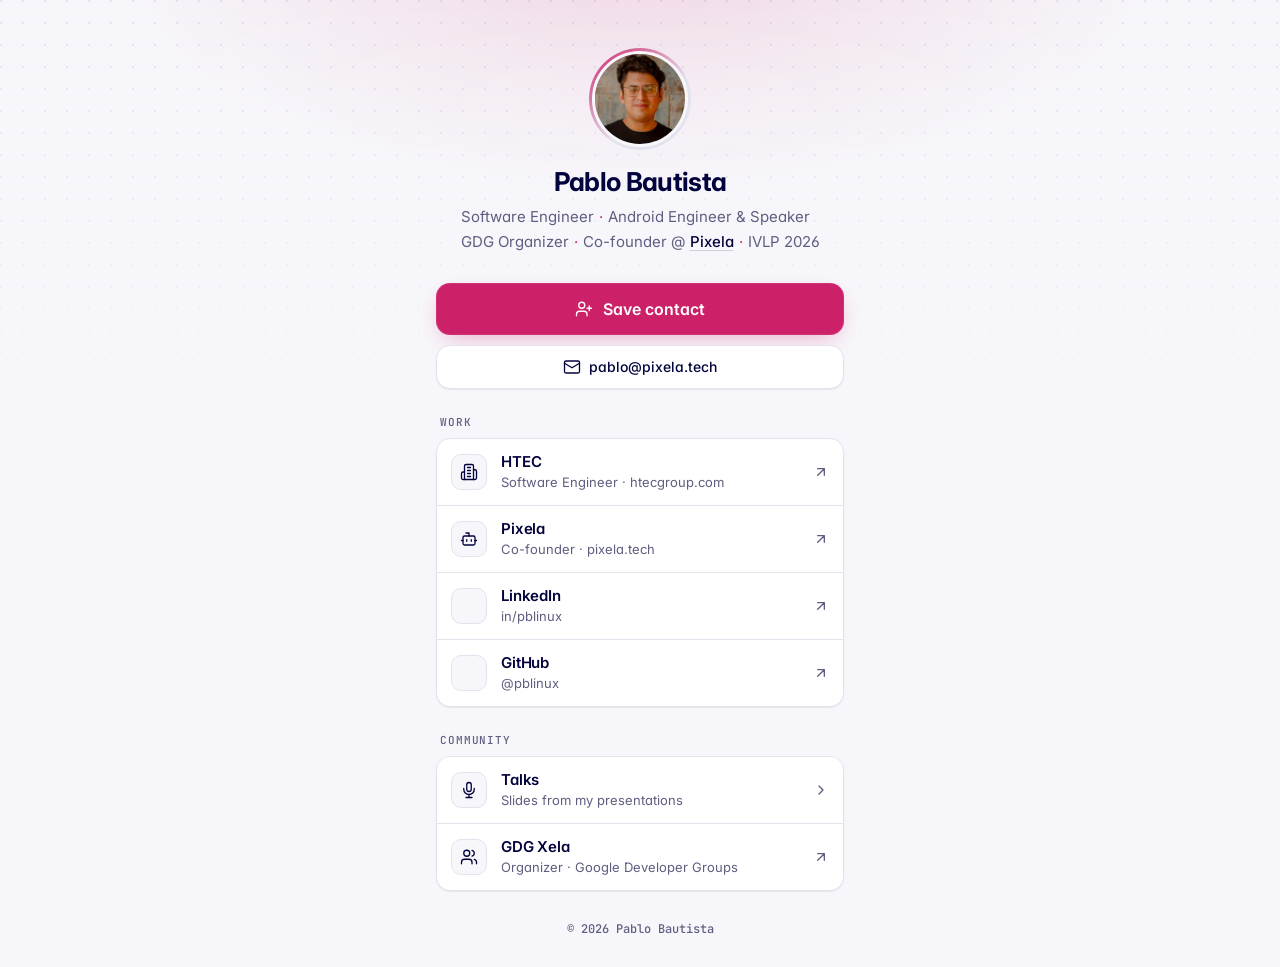
==== index.html @ a8789be5 "feat: personal NFC business card page - Replace LittleLink sample with a profile page in Pixela colo" ====
<!DOCTYPE html>
<html lang="en">
  <head>
    <meta charset="utf-8">
    <meta name="viewport" content="width=device-width, initial-scale=1, viewport-fit=cover">

    <title>Pablo Bautista · Software Engineer</title>
    <meta name="description" content="Software Engineer, Android Engineer & Speaker, GDG Organizer and Co-founder @ Pixela. Save my contact and find my links.">
    <meta name="author" content="Pablo Bautista">
    <!-- TODO: final domain -->
    <link rel="canonical" href="https://tudominio.com">
    <link rel="icon" type="image/png" href="images/favicon.png">

    <meta name="theme-color" content="#f7f7fb" media="(prefers-color-scheme: light)">
    <meta name="theme-color" content="#02023c" media="(prefers-color-scheme: dark)">

    <meta property="og:type" content="profile">
    <meta property="og:title" content="Pablo Bautista">
    <meta property="og:description" content="Software Engineer · Android Engineer & Speaker · GDG Organizer · Co-founder @ Pixela · IVLP 2026">
    <meta property="og:url" content="https://tudominio.com">
    <meta property="og:image" content="https://tudominio.com/images/avatar-og.jpg">
    <meta name="twitter:card" content="summary">

    <link rel="preconnect" href="https://fonts.googleapis.com">
    <link rel="preconnect" href="https://fonts.gstatic.com" crossorigin>
    <link rel="stylesheet" href="https://fonts.googleapis.com/css2?family=Inter:wght@400;500;600;700&family=JetBrains+Mono:wght@500&display=swap">
    <link rel="stylesheet" href="css/main.css">
  </head>

  <body>
    <div class="glow" aria-hidden="true"></div>

    <main class="page">

      <!-- ============ Profile ============ -->
      <header class="profile">
        <div class="avatar-wrap">
          <img class="avatar" src="images/avatar.jpg" srcset="images/avatar@2x.jpg 2x" alt="Photo of Pablo Bautista" width="96" height="96" fetchpriority="high">
        </div>

        <h1 class="name">Pablo Bautista</h1>
        <p class="role">
          <span class="item">Software Engineer<span class="sep" aria-hidden="true">·</span></span>
          <span class="item">Android Engineer &amp; Speaker<span class="sep" aria-hidden="true">·</span></span>
          <span class="item">GDG Organizer<span class="sep" aria-hidden="true">·</span></span>
          <span class="item">Co-founder @ <a href="https://pixela.tech" target="_blank" rel="noopener">Pixela</a><span class="sep" aria-hidden="true">·</span></span>
          <span class="item">IVLP 2026</span>
        </p>
      </header>

      <!-- ============ Primary actions ============ -->
      <section class="primary" aria-label="Contact">
        <!-- No download attribute: on iOS this opens the "Add contact" sheet directly -->
        <a class="cta" href="contact.vcf">
          <svg class="i" viewBox="0 0 24 24" aria-hidden="true"><path d="M16 21v-2a4 4 0 0 0-4-4H6a4 4 0 0 0-4 4v2"/><circle cx="9" cy="7" r="4"/><path d="M19 8v6M22 11h-6"/></svg>
          <span>Save contact</span>
        </a>

        <a class="quick-btn" href="mailto:pablo@pixela.tech">
          <svg class="i" viewBox="0 0 24 24" aria-hidden="true"><rect x="2" y="4" width="20" height="16" rx="2"/><path d="m22 7-10 6L2 7"/></svg>
          <span>pablo@pixela.tech</span>
        </a>
      </section>

      <!-- ============ Work ============ -->
      <section class="group" aria-labelledby="g-work">
        <h2 class="group-title" id="g-work">Work</h2>
        <nav class="links">
          <a class="link" href="https://htecgroup.com" target="_blank" rel="noopener">
            <span class="link-icon"><svg class="i" viewBox="0 0 24 24" aria-hidden="true"><path d="M6 22V4a2 2 0 0 1 2-2h8a2 2 0 0 1 2 2v18Z"/><path d="M6 12H4a2 2 0 0 0-2 2v6a2 2 0 0 0 2 2h2M18 9h2a2 2 0 0 1 2 2v9a2 2 0 0 1-2 2h-2M10 6h4M10 10h4M10 14h4M10 18h4"/></svg></span>
            <span class="link-text"><strong>HTEC</strong><small>Software Engineer · htecgroup.com</small></span>
            <svg class="arrow" viewBox="0 0 24 24" aria-hidden="true"><path d="M7 17 17 7M7 7h10v10"/></svg>
          </a>
          <a class="link" href="https://pixela.tech" target="_blank" rel="noopener">
            <span class="link-icon"><svg class="i" viewBox="0 0 24 24" aria-hidden="true"><path d="M12 8V4H8"/><rect x="4" y="8" width="16" height="12" rx="2"/><path d="M2 14h2M20 14h2M15 13v2M9 13v2"/></svg></span>
            <span class="link-text"><strong>Pixela</strong><small>Co-founder · pixela.tech</small></span>
            <svg class="arrow" viewBox="0 0 24 24" aria-hidden="true"><path d="M7 17 17 7M7 7h10v10"/></svg>
          </a>
          <a class="link" href="https://www.linkedin.com/in/pblinux" target="_blank" rel="noopener">
            <span class="link-icon"><span class="brand brand-linkedin"></span></span>
            <span class="link-text"><strong>LinkedIn</strong><small>in/pblinux</small></span>
            <svg class="arrow" viewBox="0 0 24 24" aria-hidden="true"><path d="M7 17 17 7M7 7h10v10"/></svg>
          </a>
          <a class="link" href="https://github.com/pblinux" target="_blank" rel="noopener">
            <span class="link-icon"><span class="brand brand-github"></span></span>
            <span class="link-text"><strong>GitHub</strong><small>@pblinux</small></span>
            <svg class="arrow" viewBox="0 0 24 24" aria-hidden="true"><path d="M7 17 17 7M7 7h10v10"/></svg>
          </a>
        </nav>
      </section>

      <!-- ============ Community ============ -->
      <section class="group" aria-labelledby="g-community">
        <h2 class="group-title" id="g-community">Community</h2>
        <nav class="links">
          <a class="link" href="talks.html">
            <span class="link-icon"><svg class="i" viewBox="0 0 24 24" aria-hidden="true"><rect x="9" y="2" width="6" height="12" rx="3"/><path d="M19 10v1a7 7 0 0 1-14 0v-1M12 18v4M8 22h8"/></svg></span>
            <span class="link-text"><strong>Talks</strong><small>Slides from my presentations</small></span>
            <svg class="arrow" viewBox="0 0 24 24" aria-hidden="true"><path d="m9 18 6-6-6-6"/></svg>
          </a>
          <a class="link" href="https://gdg.community.dev/gdg-xela/" target="_blank" rel="noopener">
            <span class="link-icon"><svg class="i" viewBox="0 0 24 24" aria-hidden="true"><path d="M16 21v-2a4 4 0 0 0-4-4H6a4 4 0 0 0-4 4v2"/><circle cx="9" cy="7" r="4"/><path d="M22 21v-2a4 4 0 0 0-3-3.87M16 3.13a4 4 0 0 1 0 7.75"/></svg></span>
            <span class="link-text"><strong>GDG Xela</strong><small>Organizer · Google Developer Groups</small></span>
            <svg class="arrow" viewBox="0 0 24 24" aria-hidden="true"><path d="M7 17 17 7M7 7h10v10"/></svg>
          </a>
        </nav>
      </section>

      <footer class="footer">
        <span>© <span data-year>2026</span> Pablo Bautista</span>
      </footer>
    </main>

    <script src="js/main.js"></script>
  </body>
</html>
---- css/main.css ----
/* Tokens — Pixela palette: navy #02023c + magenta #cc2168 */
:root {
  --bg: #f7f7fb;
  --surface: #ffffff;
  --surface-hover: #f1f1f7;
  --border: #e3e3ee;
  --border-strong: #cfcfe0;
  --text: #02023c;
  --muted: #5e5e80;
  --accent: #cc2168;
  --accent-hover: #b01b59;
  --accent-fg: #ffffff;
  --accent-soft: rgba(204, 33, 104, 0.08);
  --glow: rgba(204, 33, 104, 0.14);
  --ring: rgba(204, 33, 104, 0.4);
  --shadow: 0 1px 2px rgba(2, 2, 60, 0.05), 0 1px 1px rgba(2, 2, 60, 0.03);
  --radius: 14px;
  color-scheme: light;
}

@media (prefers-color-scheme: dark) {
  :root {
    --bg: #02023c;
    --surface: #08084a;
    --surface-hover: #0e0e57;
    --border: #1b1b63;
    --border-strong: #2c2c78;
    --text: #f5f5ff;
    --muted: #a3a3c8;
    --accent: #cc2168;
    --accent-hover: #dd3479;
    --accent-fg: #ffffff;
    --accent-soft: rgba(204, 33, 104, 0.16);
    --glow: rgba(204, 33, 104, 0.28);
    --ring: rgba(221, 52, 121, 0.55);
    --shadow: none;
    color-scheme: dark;
  }
}

*, *::before, *::after { box-sizing: border-box; }

html { -webkit-text-size-adjust: 100%; }

body {
  margin: 0;
  min-height: 100dvh;
  background: var(--bg);
  color: var(--text);
  font: 400 15px/1.5 "Inter", ui-sans-serif, system-ui, -apple-system, "Segoe UI", sans-serif;
  -webkit-font-smoothing: antialiased;
  font-feature-settings: "cv11", "ss01";
}

a { color: inherit; text-decoration: none; }
button { font: inherit; color: inherit; }

/* Background: magenta glow + dot grid */
.glow {
  position: fixed;
  inset: 0;
  pointer-events: none;
  z-index: 0;
  background:
    radial-gradient(60% 40% at 50% -5%, var(--glow), transparent 70%),
    radial-gradient(circle at 1px 1px, var(--border) 1px, transparent 0) 0 0 / 22px 22px;
  mask-image: linear-gradient(to bottom, #000 0%, transparent 55%);
  -webkit-mask-image: linear-gradient(to bottom, #000 0%, transparent 55%);
}

.page {
  position: relative;
  z-index: 1;
  width: 100%;
  max-width: 440px;
  margin: 0 auto;
  padding: max(48px, env(safe-area-inset-top)) 16px max(32px, env(safe-area-inset-bottom));
  display: flex;
  flex-direction: column;
  gap: 28px;
}

/* Perfil */
.profile { text-align: center; }

.avatar-wrap {
  display: inline-grid;
  padding: 3px;
  border-radius: 999px;
  background: linear-gradient(140deg, var(--accent), transparent 60%), var(--border);
  margin-bottom: 16px;
}

.avatar {
  display: block;
  width: 96px;
  height: 96px;
  border-radius: 999px;
  border: 3px solid var(--bg);
  object-fit: cover;
  background: var(--surface);
}

.name {
  margin: 0;
  font-size: 26px;
  font-weight: 700;
  letter-spacing: -0.025em;
  line-height: 1.2;
}

.role {
  margin: 8px auto 0;
  max-width: 360px;
  color: var(--muted);
  font-size: 15px;
  line-height: 1.65;
  text-wrap: balance;
}

.profile .role .item { white-space: nowrap; }

.role a {
  color: var(--text);
  font-weight: 500;
  text-decoration: underline;
  text-decoration-color: var(--border-strong);
  text-underline-offset: 3px;
  transition: text-decoration-color 0.15s;
}

.role a:hover { text-decoration-color: var(--accent); }

.role .sep { color: var(--accent); margin: 0 1px 0 5px; }
.role .sep.is-eol { visibility: hidden; }

.tags {
  list-style: none;
  margin: 16px 0 0;
  padding: 0;
  display: flex;
  flex-wrap: wrap;
  justify-content: center;
  gap: 6px;
}

.tag {
  display: inline-flex;
  align-items: center;
  gap: 6px;
  height: 26px;
  padding: 0 10px;
  border: 1px solid var(--border);
  border-radius: 999px;
  background: var(--surface);
  color: var(--muted);
  font: 500 12px/1 "JetBrains Mono", ui-monospace, monospace;
}

.dot {
  width: 6px;
  height: 6px;
  border-radius: 999px;
  background: var(--accent);
  box-shadow: 0 0 0 3px var(--accent-soft);
}

/* Iconos (trazos estilo Lucide) */
.i {
  width: 18px;
  height: 18px;
  flex: none;
  fill: none;
  stroke: currentColor;
  stroke-width: 1.75;
  stroke-linecap: round;
  stroke-linejoin: round;
}

/* Iconos de marca tintados con currentColor */
.brand {
  width: 18px;
  height: 18px;
  background: currentColor;
  -webkit-mask: var(--src) center / contain no-repeat;
  mask: var(--src) center / contain no-repeat;
}

/* Acción principal */
.primary { display: grid; gap: 10px; }

.cta {
  display: flex;
  align-items: center;
  justify-content: center;
  gap: 10px;
  height: 52px;
  border-radius: var(--radius);
  background: var(--accent);
  color: var(--accent-fg);
  font-weight: 600;
  font-size: 16px;
  box-shadow: 0 0 0 1px rgba(255, 255, 255, 0.08) inset, 0 8px 24px -8px var(--ring);
  transition: background 0.15s, transform 0.15s;
}

.cta:hover { background: var(--accent-hover); }
.cta:active { transform: scale(0.985); }

.quick-btn {
  display: flex;
  align-items: center;
  justify-content: center;
  gap: 8px;
  height: 44px;
  border: 1px solid var(--border);
  border-radius: var(--radius);
  background: var(--surface);
  box-shadow: var(--shadow);
  font-weight: 500;
  font-size: 14px;
  cursor: pointer;
  transition: background 0.15s, border-color 0.15s, transform 0.15s;
}

.quick-btn:hover { background: var(--surface-hover); border-color: var(--border-strong); }
.quick-btn:active { transform: scale(0.98); }

/* Grupos de enlaces */
.group { display: grid; gap: 10px; }

.group-title {
  margin: 0;
  padding: 0 4px;
  color: var(--muted);
  font: 500 11px/1 "JetBrains Mono", ui-monospace, monospace;
  text-transform: uppercase;
  letter-spacing: 0.08em;
}

.links {
  display: grid;
  border: 1px solid var(--border);
  border-radius: var(--radius);
  background: var(--surface);
  box-shadow: var(--shadow);
  overflow: hidden;
}

.link {
  display: flex;
  align-items: center;
  gap: 14px;
  padding: 12px 14px;
  transition: background 0.15s;
}

.link + .link { border-top: 1px solid var(--border); }
.link:hover { background: var(--surface-hover); }

.link-icon {
  display: grid;
  place-items: center;
  width: 36px;
  height: 36px;
  flex: none;
  border: 1px solid var(--border);
  border-radius: 10px;
  background: var(--bg);
  transition: color 0.15s, border-color 0.15s, background 0.15s;
}

.link:hover .link-icon {
  color: var(--accent);
  border-color: var(--ring);
  background: var(--accent-soft);
}

.link-text {
  display: grid;
  min-width: 0;
  flex: 1;
}

.link-text strong {
  font-weight: 600;
  font-size: 15px;
  letter-spacing: -0.01em;
}

.link-text small {
  color: var(--muted);
  font-size: 13px;
  white-space: nowrap;
  overflow: hidden;
  text-overflow: ellipsis;
}

.arrow {
  width: 16px;
  height: 16px;
  flex: none;
  fill: none;
  stroke: var(--muted);
  stroke-width: 2;
  stroke-linecap: round;
  stroke-linejoin: round;
  transition: transform 0.2s, stroke 0.15s;
}

.link:hover .arrow {
  stroke: var(--text);
  transform: translate(2px, -2px);
}

/* Foco accesible */
:focus-visible {
  outline: 2px solid var(--accent);
  outline-offset: 2px;
}
.link:focus-visible { outline-offset: -2px; border-radius: 4px; }

.footer {
  text-align: center;
  color: var(--muted);
  font: 500 12px/1 "JetBrains Mono", ui-monospace, monospace;
  padding-top: 4px;
}

/* Entrada escalonada */
@media (prefers-reduced-motion: no-preference) {
  .page > * { animation: rise 0.5s cubic-bezier(0.2, 0.8, 0.2, 1) both; }
  .page > :nth-child(2) { animation-delay: 0.06s; }
  .page > :nth-child(3) { animation-delay: 0.12s; }
  .page > :nth-child(4) { animation-delay: 0.18s; }
  .page > :nth-child(5) { animation-delay: 0.24s; }
}

@keyframes rise {
  from { opacity: 0; transform: translateY(8px); }
  to { opacity: 1; transform: none; }
}

.brand-linkedin { --src: url(../images/icons/linkedin.svg); }
.brand-github { --src: url(../images/icons/github.svg); }

/* Página secundaria */
.back {
  display: inline-flex;
  align-items: center;
  gap: 4px;
  align-self: flex-start;
  height: 32px;
  padding: 0 12px 0 8px;
  margin-bottom: -8px;
  border: 1px solid var(--border);
  border-radius: 999px;
  background: var(--surface);
  color: var(--muted);
  font-size: 13px;
  font-weight: 500;
  transition: color 0.15s, border-color 0.15s;
}

.back .i { width: 16px; height: 16px; }
.back:hover { color: var(--text); border-color: var(--border-strong); }

.page-head .role { margin: 8px 0 0; max-width: none; text-wrap: pretty; }

.talk { align-items: flex-start; }
.talk .arrow { margin-top: 10px; }

.talk .link-text strong {
  line-height: 1.35;
  text-wrap: pretty;
}

.meta {
  margin-bottom: 2px;
  color: var(--muted);
  font: 500 11px/1.4 "JetBrains Mono", ui-monospace, monospace;
}
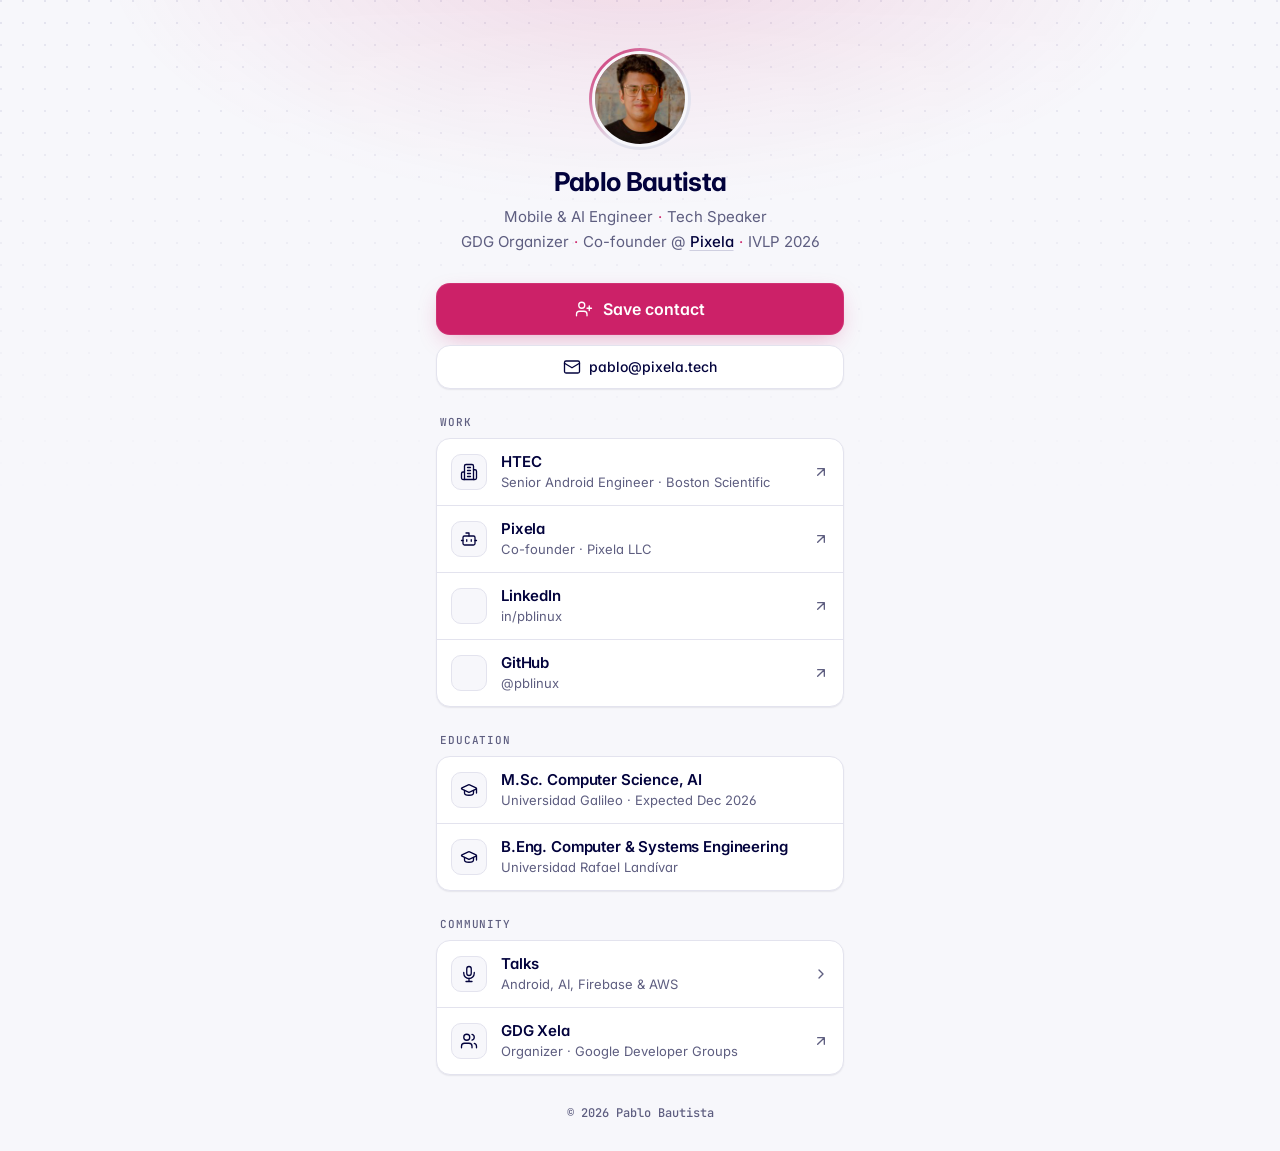
==== commit 96b2261f: "feat: update roles and add education - Headline: Mobile & AI Engineer and Tech Speaker - HTEC: Senio" ====
--- a/index.html
+++ b/index.html
@@ -4,11 +4,10 @@
     <meta charset="utf-8">
     <meta name="viewport" content="width=device-width, initial-scale=1, viewport-fit=cover">
 
-    <title>Pablo Bautista · Software Engineer</title>
-    <meta name="description" content="Software Engineer, Android Engineer & Speaker, GDG Organizer and Co-founder @ Pixela. Save my contact and find my links.">
+    <title>Pablo Bautista · Mobile &amp; AI Engineer</title>
+    <meta name="description" content="Mobile &amp; AI Engineer, Tech Speaker, GDG Organizer and Co-founder @ Pixela. Save my contact and find my links.">
     <meta name="author" content="Pablo Bautista">
-    <!-- TODO: final domain -->
-    <link rel="canonical" href="https://tudominio.com">
+    <link rel="canonical" href="https://pblinux.rojas.place/">
     <link rel="icon" type="image/png" href="images/favicon.png">
 
     <meta name="theme-color" content="#f7f7fb" media="(prefers-color-scheme: light)">
@@ -16,9 +15,9 @@
 
     <meta property="og:type" content="profile">
     <meta property="og:title" content="Pablo Bautista">
-    <meta property="og:description" content="Software Engineer · Android Engineer & Speaker · GDG Organizer · Co-founder @ Pixela · IVLP 2026">
-    <meta property="og:url" content="https://tudominio.com">
-    <meta property="og:image" content="https://tudominio.com/images/avatar-og.jpg">
+    <meta property="og:description" content="Mobile &amp; AI Engineer · Tech Speaker · GDG Organizer · Co-founder @ Pixela · IVLP 2026">
+    <meta property="og:url" content="https://pblinux.rojas.place/">
+    <meta property="og:image" content="https://pblinux.rojas.place/images/avatar-og.jpg">
     <meta name="twitter:card" content="summary">
 
     <link rel="preconnect" href="https://fonts.googleapis.com">
@@ -40,8 +39,8 @@
 
         <h1 class="name">Pablo Bautista</h1>
         <p class="role">
-          <span class="item">Software Engineer<span class="sep" aria-hidden="true">·</span></span>
-          <span class="item">Android Engineer &amp; Speaker<span class="sep" aria-hidden="true">·</span></span>
+          <span class="item">Mobile &amp; AI Engineer<span class="sep" aria-hidden="true">·</span></span>
+          <span class="item">Tech Speaker<span class="sep" aria-hidden="true">·</span></span>
           <span class="item">GDG Organizer<span class="sep" aria-hidden="true">·</span></span>
           <span class="item">Co-founder @ <a href="https://pixela.tech" target="_blank" rel="noopener">Pixela</a><span class="sep" aria-hidden="true">·</span></span>
           <span class="item">IVLP 2026</span>
@@ -68,12 +67,12 @@
         <nav class="links">
           <a class="link" href="https://htecgroup.com" target="_blank" rel="noopener">
             <span class="link-icon"><svg class="i" viewBox="0 0 24 24" aria-hidden="true"><path d="M6 22V4a2 2 0 0 1 2-2h8a2 2 0 0 1 2 2v18Z"/><path d="M6 12H4a2 2 0 0 0-2 2v6a2 2 0 0 0 2 2h2M18 9h2a2 2 0 0 1 2 2v9a2 2 0 0 1-2 2h-2M10 6h4M10 10h4M10 14h4M10 18h4"/></svg></span>
-            <span class="link-text"><strong>HTEC</strong><small>Software Engineer · htecgroup.com</small></span>
+            <span class="link-text"><strong>HTEC</strong><small>Senior Android Engineer · Boston Scientific</small></span>
             <svg class="arrow" viewBox="0 0 24 24" aria-hidden="true"><path d="M7 17 17 7M7 7h10v10"/></svg>
           </a>
           <a class="link" href="https://pixela.tech" target="_blank" rel="noopener">
             <span class="link-icon"><svg class="i" viewBox="0 0 24 24" aria-hidden="true"><path d="M12 8V4H8"/><rect x="4" y="8" width="16" height="12" rx="2"/><path d="M2 14h2M20 14h2M15 13v2M9 13v2"/></svg></span>
-            <span class="link-text"><strong>Pixela</strong><small>Co-founder · pixela.tech</small></span>
+            <span class="link-text"><strong>Pixela</strong><small>Co-founder · Pixela LLC</small></span>
             <svg class="arrow" viewBox="0 0 24 24" aria-hidden="true"><path d="M7 17 17 7M7 7h10v10"/></svg>
           </a>
           <a class="link" href="https://www.linkedin.com/in/pblinux" target="_blank" rel="noopener">
@@ -90,12 +89,27 @@
       </section>
 
       <!-- ============ Community ============ -->
+      <!-- ============ Education ============ -->
+      <section class="group" aria-labelledby="g-education">
+        <h2 class="group-title" id="g-education">Education</h2>
+        <div class="links">
+          <div class="link link--static">
+            <span class="link-icon"><svg class="i" viewBox="0 0 24 24" aria-hidden="true"><path d="M21.42 10.92a1 1 0 0 0-.02-1.84L12.83 5.18a2 2 0 0 0-1.66 0L2.6 9.08a1 1 0 0 0 0 1.83l8.57 3.91a2 2 0 0 0 1.66 0zM22 10v6"/><path d="M6 12.5V16a6 3 0 0 0 12 0v-3.5"/></svg></span>
+            <span class="link-text"><strong>M.Sc. Computer Science, AI</strong><small>Universidad Galileo · Expected Dec 2026</small></span>
+          </div>
+          <div class="link link--static">
+            <span class="link-icon"><svg class="i" viewBox="0 0 24 24" aria-hidden="true"><path d="M21.42 10.92a1 1 0 0 0-.02-1.84L12.83 5.18a2 2 0 0 0-1.66 0L2.6 9.08a1 1 0 0 0 0 1.83l8.57 3.91a2 2 0 0 0 1.66 0zM22 10v6"/><path d="M6 12.5V16a6 3 0 0 0 12 0v-3.5"/></svg></span>
+            <span class="link-text"><strong>B.Eng. Computer &amp; Systems Engineering</strong><small>Universidad Rafael Landívar</small></span>
+          </div>
+        </div>
+      </section>
+
       <section class="group" aria-labelledby="g-community">
         <h2 class="group-title" id="g-community">Community</h2>
         <nav class="links">
-          <a class="link" href="talks.html">
+          <a class="link" href="/talks">
             <span class="link-icon"><svg class="i" viewBox="0 0 24 24" aria-hidden="true"><rect x="9" y="2" width="6" height="12" rx="3"/><path d="M19 10v1a7 7 0 0 1-14 0v-1M12 18v4M8 22h8"/></svg></span>
-            <span class="link-text"><strong>Talks</strong><small>Slides from my presentations</small></span>
+            <span class="link-text"><strong>Talks</strong><small>Android, AI, Firebase &amp; AWS</small></span>
             <svg class="arrow" viewBox="0 0 24 24" aria-hidden="true"><path d="m9 18 6-6-6-6"/></svg>
           </a>
           <a class="link" href="https://gdg.community.dev/gdg-xela/" target="_blank" rel="noopener">
--- a/css/main.css
+++ b/css/main.css
@@ -257,6 +257,8 @@
 
 .link + .link { border-top: 1px solid var(--border); }
 .link:hover { background: var(--surface-hover); }
+.link--static:hover { background: none; }
+.link--static:hover .link-icon { color: inherit; border-color: var(--border); background: var(--bg); }
 
 .link-icon {
   display: grid;
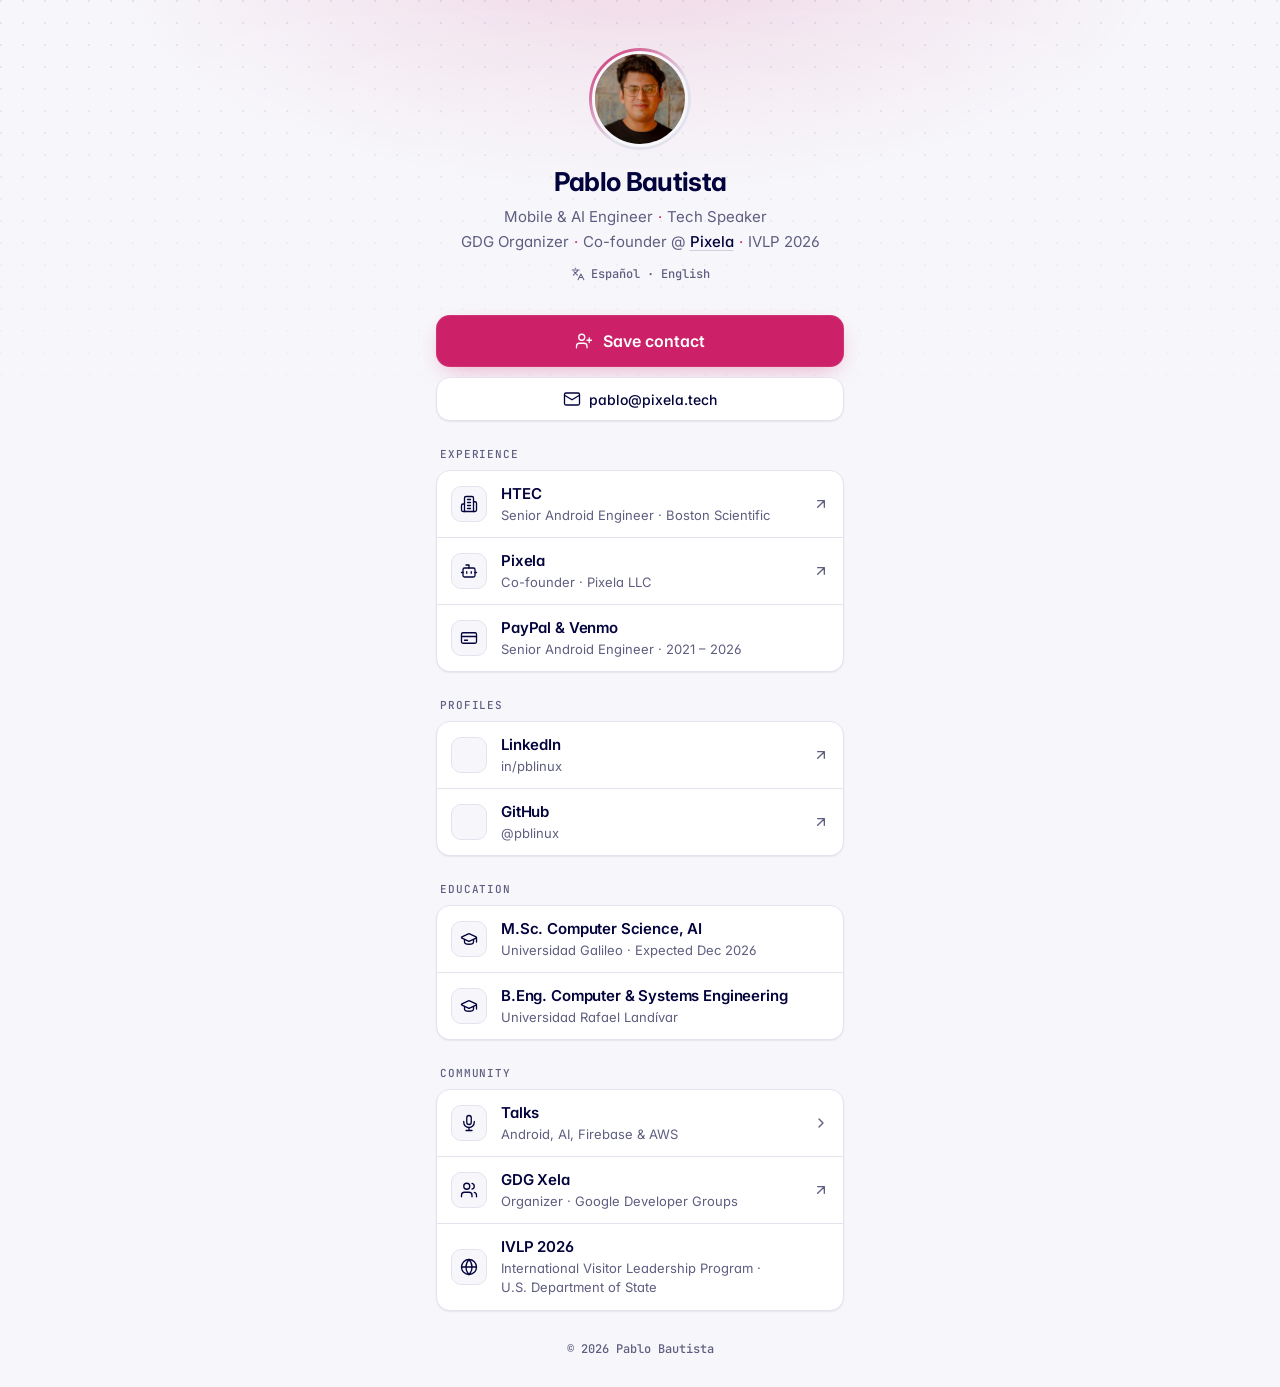
==== commit d980ef50: "feat: restructure sections, add IVLP, languages and 404 page - Split Work into Experience and Profil" ====
--- a/index.html
+++ b/index.html
@@ -45,6 +45,11 @@
           <span class="item">Co-founder @ <a href="https://pixela.tech" target="_blank" rel="noopener">Pixela</a><span class="sep" aria-hidden="true">·</span></span>
           <span class="item">IVLP 2026</span>
         </p>
+
+        <p class="langs">
+          <svg class="i" viewBox="0 0 24 24" aria-hidden="true"><path d="m5 8 6 6M4 14l6-6 2-3M2 5h12M7 2h1M22 22l-5-10-5 10M14 18h6"/></svg>
+          <span>Español · English</span>
+        </p>
       </header>
 
       <!-- ============ Primary actions ============ -->
@@ -61,9 +66,9 @@
         </a>
       </section>
 
-      <!-- ============ Work ============ -->
-      <section class="group" aria-labelledby="g-work">
-        <h2 class="group-title" id="g-work">Work</h2>
+      <!-- ============ Experience ============ -->
+      <section class="group" aria-labelledby="g-experience">
+        <h2 class="group-title" id="g-experience">Experience</h2>
         <nav class="links">
           <a class="link" href="https://htecgroup.com" target="_blank" rel="noopener">
             <span class="link-icon"><svg class="i" viewBox="0 0 24 24" aria-hidden="true"><path d="M6 22V4a2 2 0 0 1 2-2h8a2 2 0 0 1 2 2v18Z"/><path d="M6 12H4a2 2 0 0 0-2 2v6a2 2 0 0 0 2 2h2M18 9h2a2 2 0 0 1 2 2v9a2 2 0 0 1-2 2h-2M10 6h4M10 10h4M10 14h4M10 18h4"/></svg></span>
@@ -75,6 +80,17 @@
             <span class="link-text"><strong>Pixela</strong><small>Co-founder · Pixela LLC</small></span>
             <svg class="arrow" viewBox="0 0 24 24" aria-hidden="true"><path d="M7 17 17 7M7 7h10v10"/></svg>
           </a>
+          <div class="link link--static">
+            <span class="link-icon"><svg class="i" viewBox="0 0 24 24" aria-hidden="true"><rect x="2" y="5" width="20" height="14" rx="2"/><path d="M2 10h20M6 15h4"/></svg></span>
+            <span class="link-text"><strong>PayPal &amp; Venmo</strong><small>Senior Android Engineer · 2021 – 2026</small></span>
+          </div>
+        </nav>
+      </section>
+
+      <!-- ============ Profiles ============ -->
+      <section class="group" aria-labelledby="g-profiles">
+        <h2 class="group-title" id="g-profiles">Profiles</h2>
+        <nav class="links">
           <a class="link" href="https://www.linkedin.com/in/pblinux" target="_blank" rel="noopener">
             <span class="link-icon"><span class="brand brand-linkedin"></span></span>
             <span class="link-text"><strong>LinkedIn</strong><small>in/pblinux</small></span>
@@ -117,6 +133,10 @@
             <span class="link-text"><strong>GDG Xela</strong><small>Organizer · Google Developer Groups</small></span>
             <svg class="arrow" viewBox="0 0 24 24" aria-hidden="true"><path d="M7 17 17 7M7 7h10v10"/></svg>
           </a>
+          <div class="link link--static">
+            <span class="link-icon"><svg class="i" viewBox="0 0 24 24" aria-hidden="true"><circle cx="12" cy="12" r="10"/><path d="M12 2a14.5 14.5 0 0 0 0 20 14.5 14.5 0 0 0 0-20M2 12h20"/></svg></span>
+            <span class="link-text"><strong>IVLP 2026</strong><small>International Visitor Leadership Program · U.S.&nbsp;Department&nbsp;of&nbsp;State</small></span>
+          </div>
         </nav>
       </section>
 
--- a/css/main.css
+++ b/css/main.css
@@ -120,6 +120,17 @@
 
 .profile .role .item { white-space: nowrap; }
 
+.langs {
+  display: inline-flex;
+  align-items: center;
+  gap: 6px;
+  margin: 12px 0 0;
+  color: var(--muted);
+  font: 500 12px/1 "JetBrains Mono", ui-monospace, monospace;
+}
+
+.langs .i { width: 14px; height: 14px; }
+
 .role a {
   color: var(--text);
   font-weight: 500;
@@ -257,6 +268,7 @@
 
 .link + .link { border-top: 1px solid var(--border); }
 .link:hover { background: var(--surface-hover); }
+.link--static .link-text small { white-space: normal; text-wrap: pretty; }
 .link--static:hover { background: none; }
 .link--static:hover .link-icon { color: inherit; border-color: var(--border); background: var(--bg); }
 
@@ -336,6 +348,8 @@
   .page > :nth-child(3) { animation-delay: 0.12s; }
   .page > :nth-child(4) { animation-delay: 0.18s; }
   .page > :nth-child(5) { animation-delay: 0.24s; }
+  .page > :nth-child(6) { animation-delay: 0.30s; }
+  .page > :nth-child(7) { animation-delay: 0.36s; }
 }
 
 @keyframes rise {
@@ -382,3 +396,16 @@
   color: var(--muted);
   font: 500 11px/1.4 "JetBrains Mono", ui-monospace, monospace;
 }
+
+/* 404 */
+.page--center {
+  min-height: 100dvh;
+  justify-content: center;
+}
+
+.code {
+  margin: 0 0 8px;
+  color: var(--accent);
+  font: 500 14px/1 "JetBrains Mono", ui-monospace, monospace;
+  letter-spacing: 0.2em;
+}
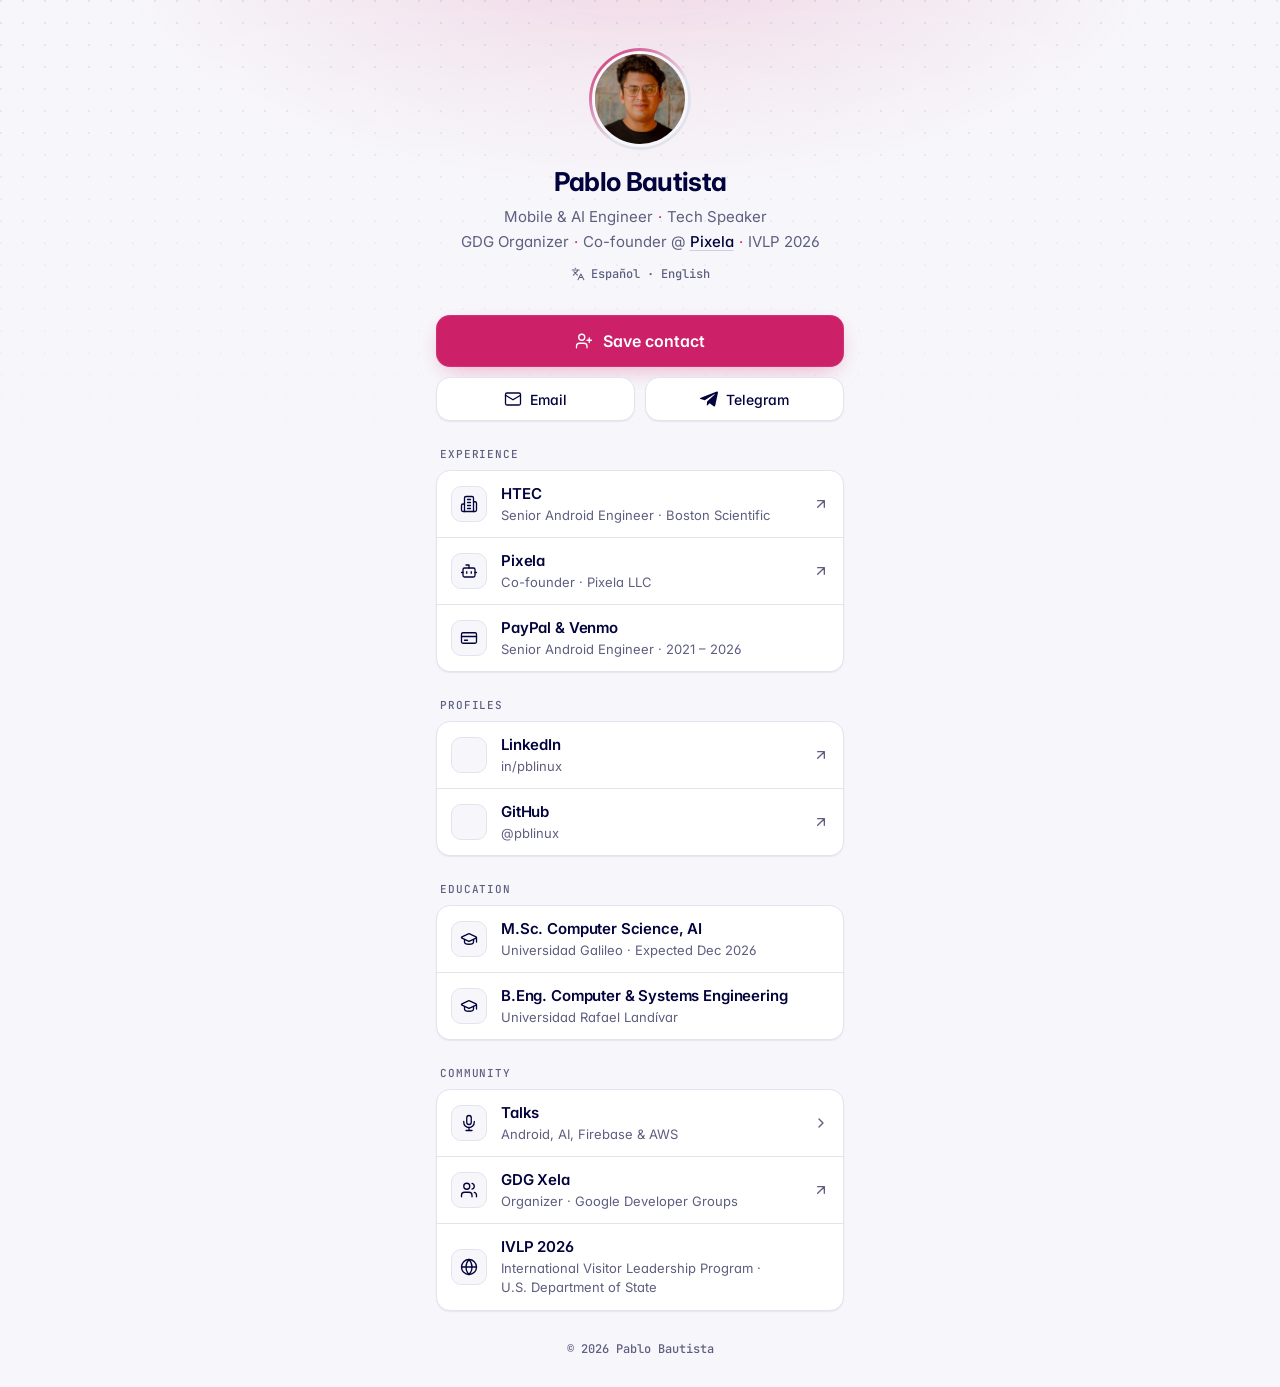
==== commit 6ad7878b: "feat: add Telegram contact button - Show Email and Telegram side by side under Save contact - Restor" ====
--- a/index.html
+++ b/index.html
@@ -60,10 +60,16 @@
           <span>Save contact</span>
         </a>
 
-        <a class="quick-btn" href="mailto:pablo@pixela.tech">
-          <svg class="i" viewBox="0 0 24 24" aria-hidden="true"><rect x="2" y="4" width="20" height="16" rx="2"/><path d="m22 7-10 6L2 7"/></svg>
-          <span>pablo@pixela.tech</span>
-        </a>
+        <div class="quick">
+          <a class="quick-btn" href="mailto:pablo@pixela.tech">
+            <svg class="i" viewBox="0 0 24 24" aria-hidden="true"><rect x="2" y="4" width="20" height="16" rx="2"/><path d="m22 7-10 6L2 7"/></svg>
+            <span>Email</span>
+          </a>
+          <a class="quick-btn" href="https://t.me/pblinux" target="_blank" rel="noopener">
+            <span class="brand brand-telegram"></span>
+            <span>Telegram</span>
+          </a>
+        </div>
       </section>
 
       <!-- ============ Experience ============ -->
--- a/css/main.css
+++ b/css/main.css
@@ -218,6 +218,12 @@
 .cta:hover { background: var(--accent-hover); }
 .cta:active { transform: scale(0.985); }
 
+.quick {
+  display: grid;
+  grid-template-columns: 1fr 1fr;
+  gap: 10px;
+}
+
 .quick-btn {
   display: flex;
   align-items: center;
@@ -359,6 +365,7 @@
 
 .brand-linkedin { --src: url(../images/icons/linkedin.svg); }
 .brand-github { --src: url(../images/icons/github.svg); }
+.brand-telegram { --src: url(../images/icons/telegram.svg); }
 
 /* Página secundaria */
 .back {
